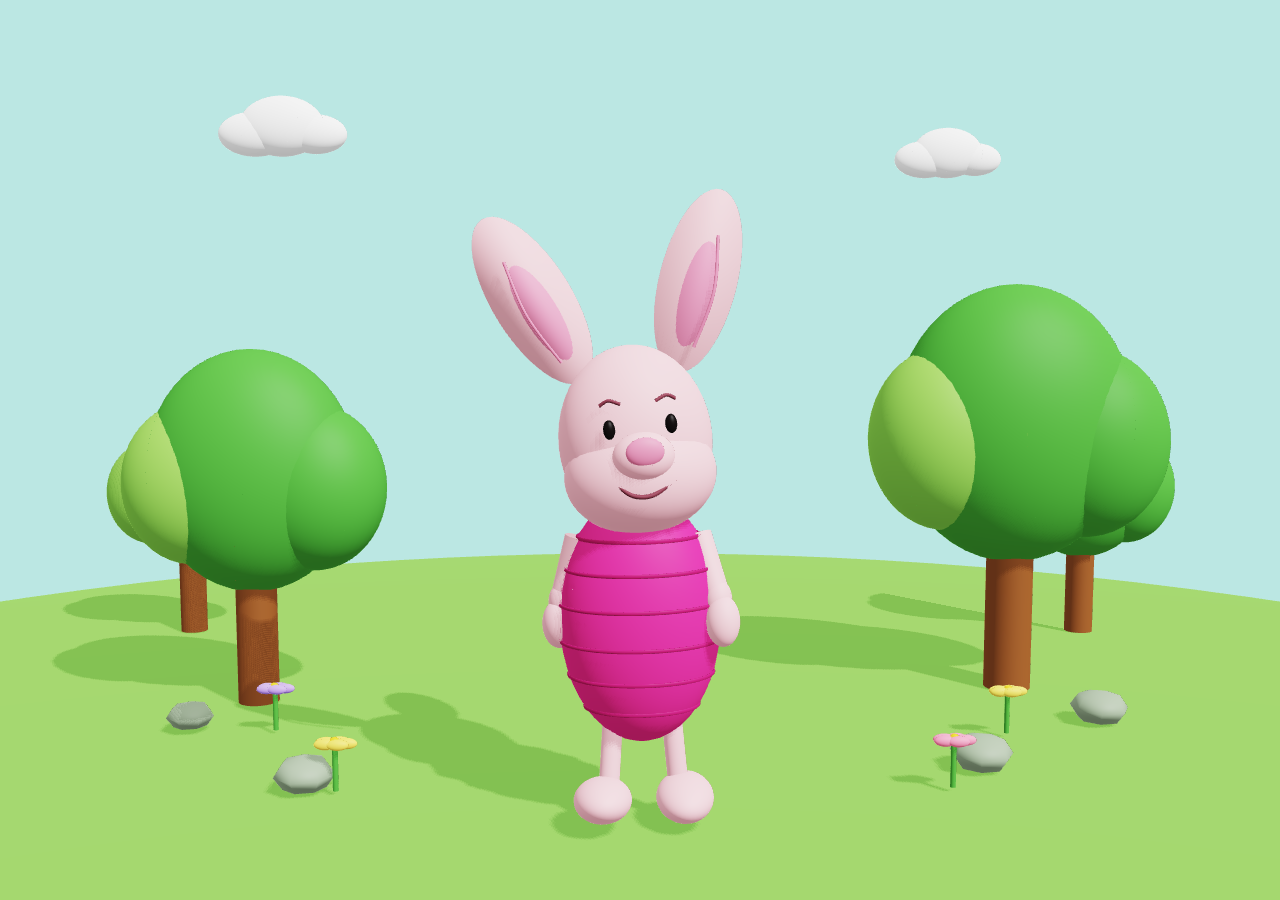
==== piglet.html @ febf7340 "buat karakter sama envi" ====
<!doctype html>
<html lang="id"><head><meta charset="utf-8"><meta name="viewport" content="width=device-width,initial-scale=1"><title>Piglet — WebGL</title><link rel="stylesheet" href="style.css"></head>
<body data-character="piglet"><canvas id="scene" aria-label="Piglet 3D"></canvas><script type="module" src="main.js"></script></body></html>
---- style.css ----
*{box-sizing:border-box}html,body,#scene{width:100%;height:100%;margin:0;display:block;overflow:hidden}body{background:#bbe7e3}#scene{cursor:grab;touch-action:none}.error{position:fixed;left:20px;right:20px;bottom:20px;padding:16px;background:#fff5e6;color:#7d3023;font:15px/1.6 sans-serif}
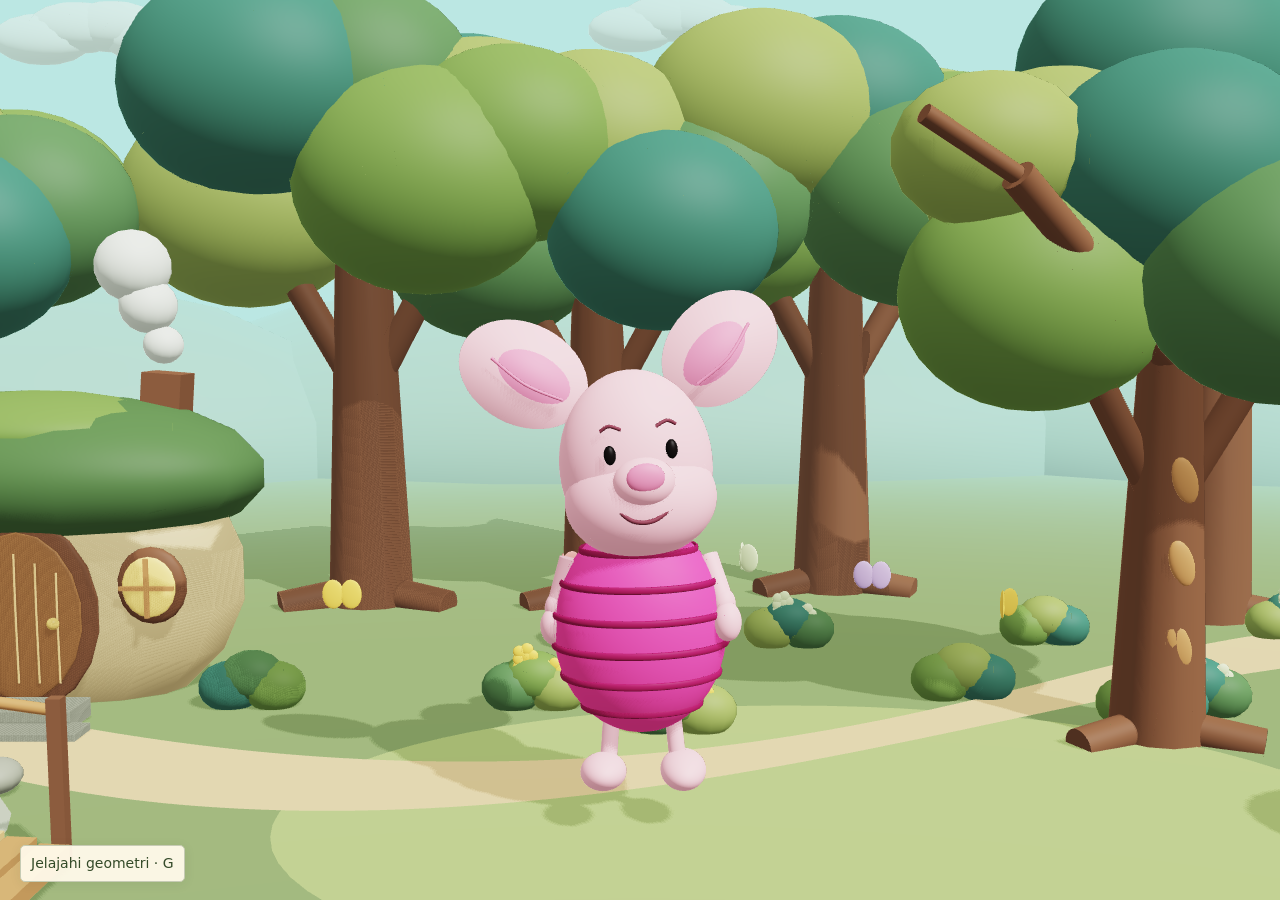
==== commit ee44c808: "Refactor Pooh and Piglet into modules with geometry explorer" ====
--- a/piglet.html
+++ b/piglet.html
@@ -1,3 +1,28 @@
 <!doctype html>
-<html lang="id"><head><meta charset="utf-8"><meta name="viewport" content="width=device-width,initial-scale=1"><title>Piglet — WebGL</title><link rel="stylesheet" href="style.css"></head>
-<body data-character="piglet"><canvas id="scene" aria-label="Piglet 3D"></canvas><script type="module" src="main.js"></script></body></html>
+<html lang="id">
+<head>
+  <meta charset="utf-8">
+  <meta name="viewport" content="width=device-width,initial-scale=1">
+  <title>Piglet — WebGL</title>
+  <link rel="stylesheet" href="styles/style.css">
+</head>
+<body data-character="piglet">
+  <canvas id="scene" aria-label="Piglet 3D"></canvas>
+  <button id="geometry-toggle" type="button" aria-expanded="false" aria-controls="geometry-guide">Jelajahi geometri · G</button>
+  <aside id="geometry-guide" aria-labelledby="geometry-title" hidden>
+    <h2 id="geometry-title">Geometri Piglet</h2>
+    <p class="geometry-intro">Pilih bentuk untuk melihat bagian penyusunnya.</p>
+    <div class="geometry-options" role="group" aria-label="Sorot primitive">
+      <button type="button" data-primitive="original" aria-pressed="true">Warna asli</button>
+      <button type="button" data-primitive="ellipsoid" aria-pressed="false">Ellipsoid</button>
+      <button type="button" data-primitive="elliptic-paraboloid" aria-pressed="false">Paraboloid</button>
+      <button type="button" data-primitive="cylinder" aria-pressed="false">Cylinder</button>
+      <button type="button" data-primitive="curve" aria-pressed="false">Curve 3D</button>
+      <button type="button" data-primitive="parametric" aria-pressed="false">Surface / torus</button>
+    </div>
+    <p id="geometry-formula"></p>
+    <p id="geometry-description" aria-live="polite"></p>
+  </aside>
+  <script type="module" src="src/main.js"></script>
+</body>
+</html>
--- a/styles/style.css
+++ b/styles/style.css
@@ -0,0 +1,37 @@
+*{box-sizing:border-box}
+html,body,#scene{width:100%;height:100%;margin:0;display:block;overflow:hidden}
+body{background:#bbe7e3;color:#364231;font:14px/1.5 system-ui,sans-serif}
+#scene{cursor:grab;touch-action:none}
+.error{position:fixed;left:20px;right:20px;bottom:20px;padding:16px;background:#fff5e6;color:#7d3023}
+#story-heading{position:fixed;left:34px;top:28px;max-width:650px;pointer-events:none;text-shadow:0 1px 10px #f5f3da}
+.eyebrow{font-size:10px;letter-spacing:.17em;margin:0 0 8px;font-weight:600}
+h1{font:500 clamp(25px,2.6vw,42px)/1.12 Georgia,serif;margin:0 0 10px;letter-spacing:-.025em}
+#chapter-title{text-shadow:0 1px 12px rgba(255,255,255,.75),0 0 3px rgba(255,255,255,.8)}
+.film-label{font-size:9px;letter-spacing:.18em;opacity:.75}
+#story-caption{position:fixed;bottom:27px;left:50%;transform:translateX(-50%);width:max-content;max-width:calc(100% - 40px);margin:0;padding:13px 24px;border-radius:3px;background:#fff9e9ed;box-shadow:0 3px 20px #213b2220;text-align:center;font:500 17px/1.5 Georgia,serif;pointer-events:none}
+#story-controls{position:fixed;right:22px;top:24px;width:300px;padding:15px 18px;background:#fff9e9ed;border:1px solid #e1d8bc;border-radius:10px;box-shadow:0 4px 18px #233d2314;font-size:12px}
+#story-controls.hidden{display:none}
+.timeline{display:flex;align-items:center;gap:9px}
+.timeline input{min-width:0;flex:1;accent-color:#59714a}
+.timeline output{font-variant-numeric:tabular-nums;white-space:nowrap;font-size:11px}
+.story-actions{display:flex;gap:6px;margin:12px 0 9px}
+button{border:1px solid #aeb898;border-radius:5px;padding:7px 10px;background:#fffdf4;color:#344b29;cursor:pointer;font:inherit;white-space:nowrap}
+button:first-child{background:#456536;color:white;border-color:#456536}
+button:focus-visible,a:focus-visible,input:focus-visible{outline:3px solid #be771c;outline-offset:3px}
+nav{display:flex;gap:18px}nav a{color:#456536;text-underline-offset:3px}
+.hint{font-size:10px;line-height:1.6;margin:8px 0 0;color:#6c725d}
+@media(max-width:950px){#story-heading{max-width:calc(100% - 365px);left:22px;top:22px}.eyebrow{font-size:8px}h1{font-size:25px}}
+@media(max-width:600px){#story-heading{left:18px;top:22px;max-width:calc(100% - 36px)}h1{font-size:27px}.film-label{font-size:8px}#story-controls{top:auto;right:12px;left:12px;bottom:72px;width:auto;padding:10px 14px}.story-actions{margin:8px 0 0}.hint,nav{display:none}#story-caption{bottom:14px;padding:10px 14px;font-size:14px;max-width:calc(100% - 24px)}.timeline label{font-size:11px}}
+@media(prefers-reduced-motion:reduce){*{scroll-behavior:auto}}
+
+/* Panel presentasi hanya ada di tigger.html; tidak mengubah kamera atau model. */
+#geometry-toggle{position:fixed;left:20px;bottom:18px;z-index:2;background:#fff9e9f2;color:#344b29;border-color:#c6cbb4;box-shadow:0 2px 12px #233d2314}
+#geometry-guide{max-height:calc(100% - 100px);overflow-y:auto;position:fixed;left:20px;bottom:66px;z-index:2;width:290px;max-width:calc(100% - 40px);padding:18px 20px;background:#fff9e9f5;border:1px solid #d9d9c4;border-radius:8px;box-shadow:0 5px 24px #233d2318}
+#geometry-guide[hidden]{display:none}
+#geometry-title{margin:0 0 4px;font:500 23px/1.2 Georgia,serif;letter-spacing:-.02em}
+.geometry-intro{margin:0 0 14px;font-size:12px;color:#68705d}
+.geometry-options{display:flex;flex-wrap:wrap;gap:6px}
+.geometry-options button{padding:6px 8px;font-size:11px;background:#fffdf4;color:#344b29;border-color:#c8ceba}
+.geometry-options button[aria-pressed="true"]{background:#456536;color:#fff;border-color:#456536}
+#geometry-formula{padding:9px 0;margin:10px 0 0;border-top:1px solid #daddcd;font:12px/1.6 ui-monospace,monospace;overflow-wrap:anywhere}
+#geometry-description{margin:2px 0 0;font-size:12px;line-height:1.6;color:#59634f}
